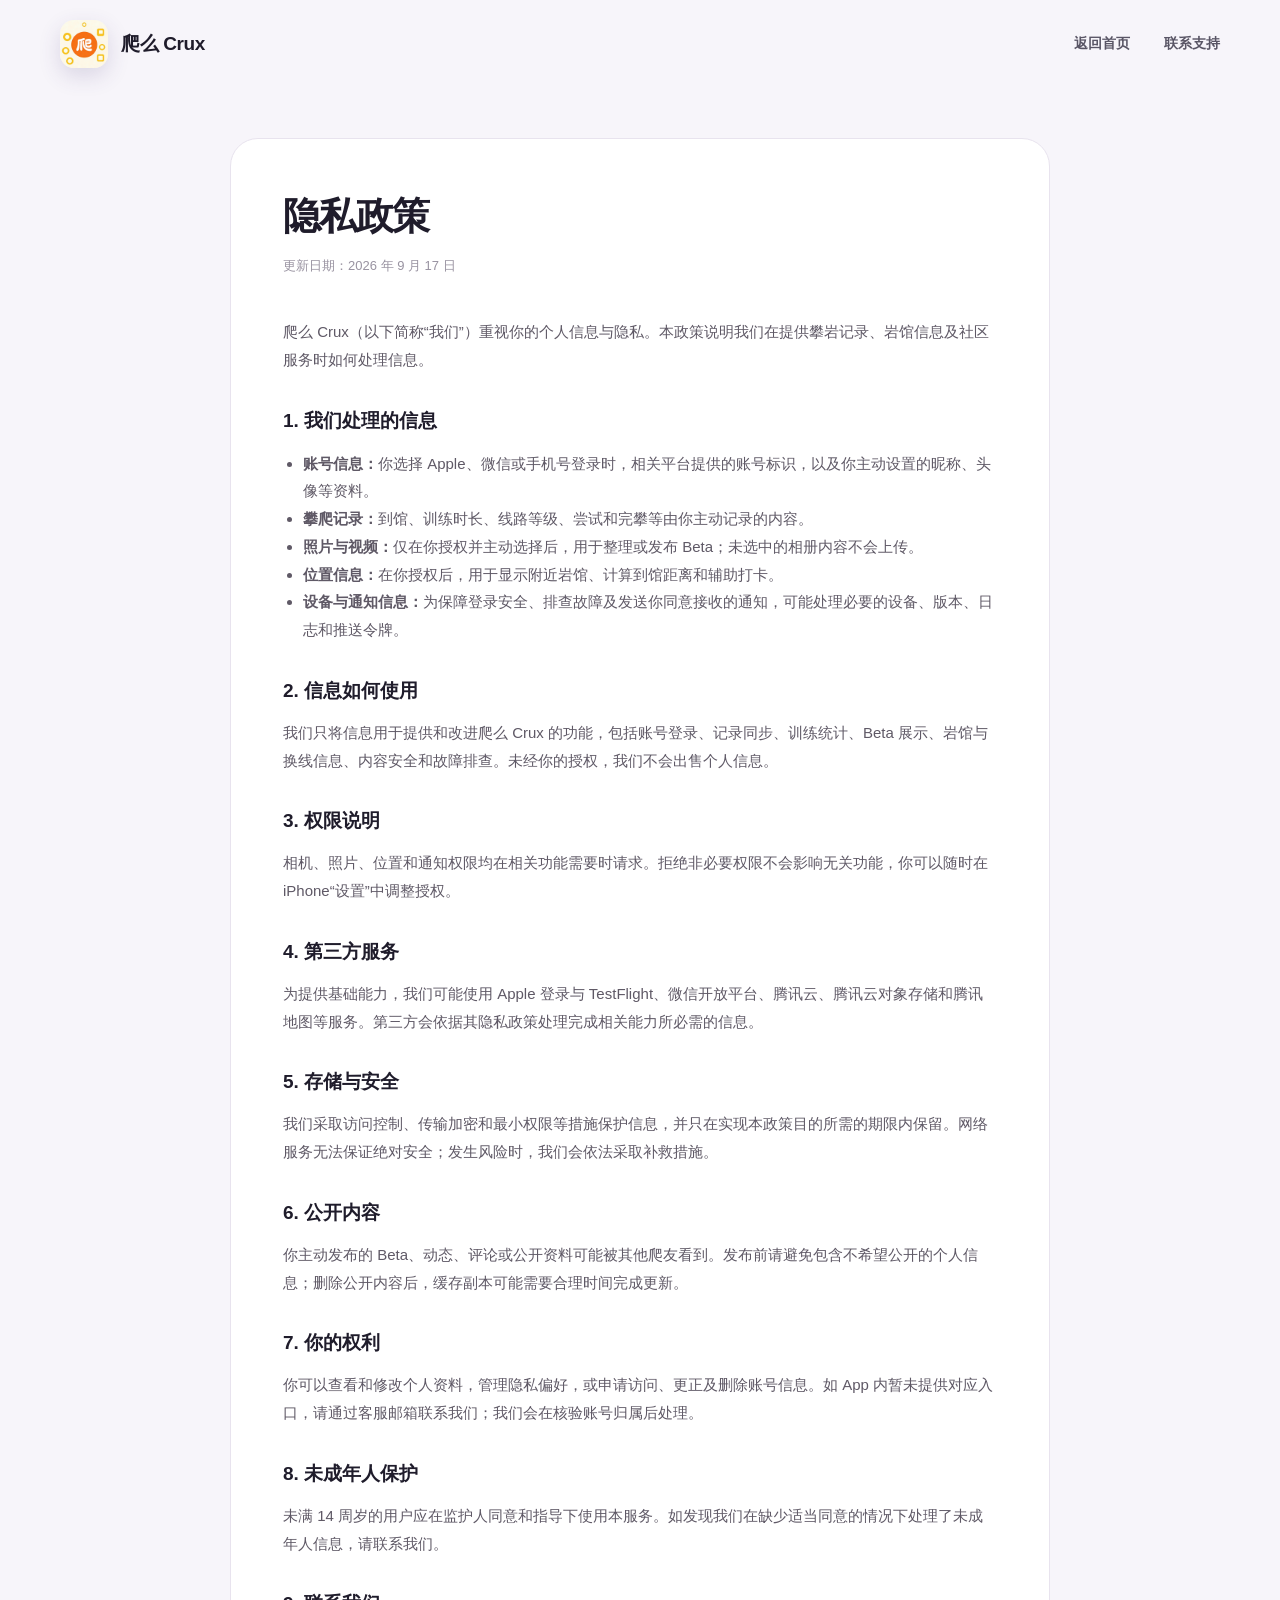
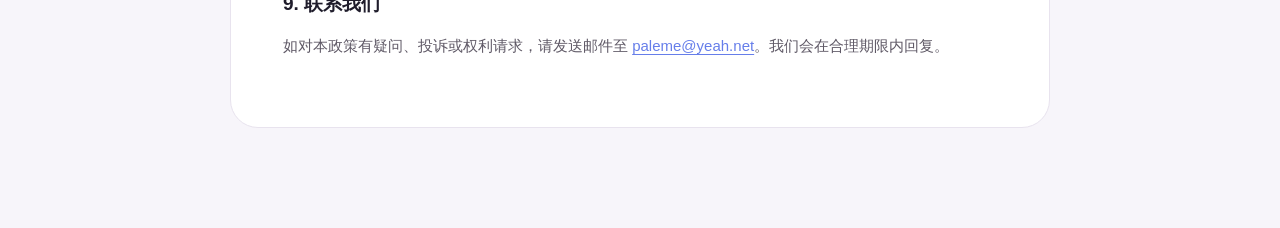
==== privacy.html @ 361fab87 "Publish temporary Crux review site" ====
<!doctype html>
<html lang="zh-CN">
<head>
  <meta charset="utf-8">
  <meta name="viewport" content="width=device-width, initial-scale=1">
  <meta name="robots" content="noindex, nofollow, noarchive">
  <meta name="theme-color" content="#667eea">
  <title>隐私政策｜爬么 Crux</title>
  <link rel="icon" href="assets/app-icon.png">
  <link rel="stylesheet" href="assets/site.css">
</head>
<body class="legal-page">
  <header class="nav shell">
    <a class="brand" href="./"><img src="assets/app-icon.png" alt="爬么 Crux" width="48" height="48"><span>爬么 <b>Crux</b></span></a>
    <nav><a href="./">返回首页</a><a href="support.html">联系支持</a></nav>
  </header>
  <main class="legal-main">
    <h1>隐私政策</h1>
    <p class="updated">更新日期：2026 年 9 月 17 日</p>
    <p>爬么 Crux（以下简称“我们”）重视你的个人信息与隐私。本政策说明我们在提供攀岩记录、岩馆信息及社区服务时如何处理信息。</p>

    <h2>1. 我们处理的信息</h2>
    <ul>
      <li><b>账号信息：</b>你选择 Apple、微信或手机号登录时，相关平台提供的账号标识，以及你主动设置的昵称、头像等资料。</li>
      <li><b>攀爬记录：</b>到馆、训练时长、线路等级、尝试和完攀等由你主动记录的内容。</li>
      <li><b>照片与视频：</b>仅在你授权并主动选择后，用于整理或发布 Beta；未选中的相册内容不会上传。</li>
      <li><b>位置信息：</b>在你授权后，用于显示附近岩馆、计算到馆距离和辅助打卡。</li>
      <li><b>设备与通知信息：</b>为保障登录安全、排查故障及发送你同意接收的通知，可能处理必要的设备、版本、日志和推送令牌。</li>
    </ul>

    <h2>2. 信息如何使用</h2>
    <p>我们只将信息用于提供和改进爬么 Crux 的功能，包括账号登录、记录同步、训练统计、Beta 展示、岩馆与换线信息、内容安全和故障排查。未经你的授权，我们不会出售个人信息。</p>

    <h2>3. 权限说明</h2>
    <p>相机、照片、位置和通知权限均在相关功能需要时请求。拒绝非必要权限不会影响无关功能，你可以随时在 iPhone“设置”中调整授权。</p>

    <h2>4. 第三方服务</h2>
    <p>为提供基础能力，我们可能使用 Apple 登录与 TestFlight、微信开放平台、腾讯云、腾讯云对象存储和腾讯地图等服务。第三方会依据其隐私政策处理完成相关能力所必需的信息。</p>

    <h2>5. 存储与安全</h2>
    <p>我们采取访问控制、传输加密和最小权限等措施保护信息，并只在实现本政策目的所需的期限内保留。网络服务无法保证绝对安全；发生风险时，我们会依法采取补救措施。</p>

    <h2>6. 公开内容</h2>
    <p>你主动发布的 Beta、动态、评论或公开资料可能被其他爬友看到。发布前请避免包含不希望公开的个人信息；删除公开内容后，缓存副本可能需要合理时间完成更新。</p>

    <h2>7. 你的权利</h2>
    <p>你可以查看和修改个人资料，管理隐私偏好，或申请访问、更正及删除账号信息。如 App 内暂未提供对应入口，请通过客服邮箱联系我们；我们会在核验账号归属后处理。</p>

    <h2>8. 未成年人保护</h2>
    <p>未满 14 周岁的用户应在监护人同意和指导下使用本服务。如发现我们在缺少适当同意的情况下处理了未成年人信息，请联系我们。</p>

    <h2>9. 联系我们</h2>
    <p>如对本政策有疑问、投诉或权利请求，请发送邮件至 <a href="mailto:paleme@yeah.net">paleme@yeah.net</a>。我们会在合理期限内回复。</p>
  </main>
</body>
</html>
---- assets/site.css ----
:root {
  --purple: #667eea;
  --purple-deep: #764ba2;
  --purple-ink: #302451;
  --orange: #ff9f43;
  --ink: #1f1c2b;
  --muted: #716d7e;
  --paper: #fbfafc;
  --line: rgba(48, 36, 81, .1);
}

* { box-sizing: border-box; }
html { scroll-behavior: smooth; }
body {
  margin: 0;
  color: var(--ink);
  background: var(--paper);
  font-family: -apple-system, BlinkMacSystemFont, "SF Pro Display", "PingFang SC", "Helvetica Neue", sans-serif;
  -webkit-font-smoothing: antialiased;
}
a { color: inherit; text-decoration: none; }
img { display: block; max-width: 100%; }
.shell { width: min(1160px, calc(100% - 48px)); margin: 0 auto; }

.nav {
  height: 88px;
  display: flex;
  align-items: center;
  justify-content: space-between;
  position: relative;
  z-index: 10;
}
.brand { display: flex; align-items: center; gap: 13px; font-size: 19px; font-weight: 700; letter-spacing: -.02em; }
.brand img { border-radius: 14px; box-shadow: 0 8px 22px rgba(69, 48, 116, .16); }
.brand b { font-weight: 800; }
nav { display: flex; align-items: center; gap: 34px; font-size: 14px; font-weight: 600; }
nav a:not(.nav-download) { color: #595565; }
.nav-download { padding: 11px 20px; border-radius: 999px; color: white; background: linear-gradient(120deg, var(--purple), var(--purple-deep)); }

.hero {
  min-height: 690px;
  display: grid;
  grid-template-columns: minmax(0, 1fr) minmax(390px, .9fr);
  align-items: center;
  gap: 44px;
  padding-top: 34px;
  padding-bottom: 70px;
}
.eyebrow { margin: 0 0 22px; font-size: 13px; font-weight: 750; letter-spacing: .1em; color: #675d76; text-transform: uppercase; }
.eyebrow span { display: inline-block; width: 22px; height: 3px; margin: 0 9px 3px 0; border-radius: 99px; background: var(--orange); }
.hero h1 { margin: 0; font-size: clamp(50px, 6vw, 78px); line-height: 1.04; letter-spacing: -.065em; }
.hero h1 em { color: transparent; font-style: normal; background: linear-gradient(115deg, var(--purple) 4%, var(--purple-deep) 70%); background-clip: text; -webkit-background-clip: text; }
.lead { max-width: 570px; margin: 28px 0 32px; color: var(--muted); font-size: 18px; line-height: 1.8; }
.hero-actions { display: flex; align-items: stretch; gap: 13px; }
.primary, .secondary {
  min-height: 58px;
  display: inline-flex;
  align-items: center;
  justify-content: center;
  border-radius: 17px;
  padding: 11px 22px;
  font-size: 15px;
  font-weight: 700;
}
.primary { min-width: 234px; gap: 12px; color: white; background: linear-gradient(120deg, var(--purple), var(--purple-deep)); box-shadow: 0 16px 30px rgba(102, 126, 234, .25); }
.primary small { display: block; margin-bottom: 2px; font-size: 11px; font-weight: 500; opacity: .76; }
.primary.disabled { cursor: default; filter: saturate(.78); }
.apple { width: 24px; height: 29px; display: grid; place-items: center; color: white; font-size: 26px; line-height: 1; transform: scaleX(.85); }
.secondary { color: #514869; border: 1px solid rgba(81, 72, 105, .16); background: rgba(255, 255, 255, .78); }
.availability { margin: 14px 0 0; color: #a09ba8; font-size: 12px; }

.hero-visual { min-height: 590px; position: relative; display: grid; place-items: center; }
.phone { width: 286px; height: 574px; overflow: hidden; position: relative; z-index: 2; border: 10px solid #211d2b; border-radius: 48px; background: white; box-shadow: 0 42px 80px rgba(39, 29, 61, .25); }
.phone::after { content: ""; position: absolute; top: 10px; left: 50%; width: 82px; height: 22px; transform: translateX(-50%); border-radius: 99px; background: #211d2b; }
.phone img { width: 100%; height: 100%; object-fit: cover; object-position: top; }
.phone-main { transform: rotate(3deg); }
.glow { position: absolute; border-radius: 50%; filter: blur(1px); }
.glow-purple { width: 430px; height: 430px; background: rgba(102, 126, 234, .16); }
.glow-orange { width: 170px; height: 170px; right: 8%; top: 8%; background: rgba(255, 159, 67, .22); }
.floating-card { position: absolute; z-index: 3; display: flex; align-items: center; gap: 12px; padding: 14px 17px; border: 1px solid rgba(255,255,255,.82); border-radius: 18px; background: rgba(255,255,255,.9); box-shadow: 0 18px 45px rgba(48,36,81,.14); backdrop-filter: blur(12px); }
.floating-card b, .floating-card small { display: block; }
.floating-card b { margin-bottom: 3px; font-size: 14px; }
.floating-card small { color: var(--muted); font-size: 11px; }
.mini-icon { width: 34px; height: 34px; display: grid; place-items: center; border-radius: 11px; color: white; background: var(--purple); }
.mini-icon.orange { background: var(--orange); }
.card-beta { left: 2%; top: 22%; }
.card-streak { right: -3%; bottom: 20%; }

.trust-strip { border-top: 1px solid var(--line); border-bottom: 1px solid var(--line); background: white; }
.trust-items { min-height: 88px; display: grid; grid-template-columns: repeat(4, 1fr); align-items: center; }
.trust-items p { margin: 0; padding: 0 22px; color: #554f60; text-align: center; font-size: 14px; font-weight: 650; border-right: 1px solid var(--line); }
.trust-items p:last-child { border: 0; }
.trust-items span { margin-right: 9px; color: var(--orange); font-size: 11px; }

.features { padding-top: 128px; padding-bottom: 134px; }
.section-heading { max-width: 700px; margin-bottom: 50px; }
.section-heading h2, .preview h2, .download h2 { margin: 0; font-size: clamp(37px, 5vw, 56px); line-height: 1.12; letter-spacing: -.055em; }
.feature-grid { display: grid; grid-template-columns: repeat(3, 1fr); gap: 18px; }
.feature { min-height: 388px; overflow: hidden; position: relative; padding: 34px; border-radius: 32px; }
.feature-number { margin-bottom: 75px; font-size: 11px; font-weight: 800; letter-spacing: .14em; opacity: .7; }
.feature h3 { margin: 0 0 14px; font-size: 25px; letter-spacing: -.04em; }
.feature p { margin: 0; font-size: 14px; line-height: 1.75; opacity: .76; }
.purple-card { color: white; background: linear-gradient(145deg, var(--purple), var(--purple-deep)); }
.orange-card { color: #382413; background: linear-gradient(145deg, #ffb45c, #ff9348); }
.light-card { color: var(--purple-ink); border: 1px solid #e6e1ee; background: #f1eef8; }
.stat-row { display: flex; gap: 9px; position: absolute; left: 30px; right: 30px; bottom: 30px; }
.stat-row div { flex: 1; padding: 14px; border-radius: 16px; background: rgba(255,255,255,.14); }
.stat-row b, .stat-row span { display: block; }
.stat-row b { margin-bottom: 3px; font-size: 15px; }
.stat-row span { font-size: 10px; opacity: .7; }
.hold-pattern { position: absolute; inset: auto 0 0 0; height: 115px; }
.hold-pattern i { position: absolute; display: block; border-radius: 55% 45% 55% 45%; background: rgba(255,255,255,.55); transform: rotate(-18deg); }
.hold-pattern i:nth-child(1) { width: 64px; height: 28px; left: 28px; bottom: 26px; }
.hold-pattern i:nth-child(2) { width: 38px; height: 38px; left: 128px; bottom: 63px; }
.hold-pattern i:nth-child(3) { width: 86px; height: 34px; left: 184px; bottom: 22px; }
.hold-pattern i:nth-child(4) { width: 45px; height: 20px; right: 28px; bottom: 78px; }
.hold-pattern i:nth-child(5) { width: 26px; height: 54px; right: 72px; bottom: 18px; }
.route-pill { position: absolute; left: 30px; right: 30px; bottom: 30px; padding: 16px; border-radius: 16px; color: var(--purple); background: white; font-size: 13px; font-weight: 700; }
.route-pill span { display: inline-block; width: 8px; height: 8px; margin-right: 8px; border-radius: 50%; background: var(--orange); }

.preview { overflow: hidden; color: white; background: #20182f; }
.preview-layout { min-height: 800px; display: grid; grid-template-columns: .84fr 1.16fr; gap: 50px; align-items: center; padding-top: 95px; }
.eyebrow.light { color: #bdb5c9; }
.preview-copy > p:not(.eyebrow) { margin: 26px 0 38px; color: #bdb5c9; font-size: 16px; line-height: 1.8; }
.preview ul { list-style: none; margin: 0; padding: 0; border-top: 1px solid rgba(255,255,255,.12); }
.preview li { display: flex; justify-content: space-between; gap: 20px; padding: 17px 0; border-bottom: 1px solid rgba(255,255,255,.12); }
.preview li b { font-size: 14px; }
.preview li span { color: #988fa6; font-size: 13px; }
.screen-stack { min-height: 700px; position: relative; }
.screen-card { width: 305px; height: 665px; overflow: hidden; position: absolute; bottom: -70px; margin: 0; border: 9px solid #16111f; border-radius: 46px 46px 0 0; background: white; box-shadow: 0 35px 80px rgba(0,0,0,.35); }
.screen-card img { width: 100%; height: 100%; object-fit: cover; object-position: top; }
.screen-card.back { left: 5%; transform: rotate(-6deg); opacity: .74; }
.screen-card.front { right: 4%; z-index: 2; transform: rotate(4deg); }

.download { padding-top: 100px; padding-bottom: 100px; }
.download-panel { display: grid; grid-template-columns: auto 1fr auto; align-items: center; gap: 30px; padding: 45px; border: 1px solid #e7e2ed; border-radius: 34px; background: white; box-shadow: 0 24px 70px rgba(48,36,81,.08); }
.download-panel > img { border-radius: 26px; box-shadow: 0 12px 30px rgba(255,159,67,.2); }
.download-panel .eyebrow { margin-bottom: 12px; }
.download-panel h2 { font-size: 34px; }
.download-panel p:not(.eyebrow) { margin: 10px 0 0; color: var(--muted); font-size: 14px; }
.primary.compact { min-width: 205px; box-shadow: none; }

footer { border-top: 1px solid var(--line); background: white; }
.footer-grid { min-height: 185px; display: grid; grid-template-columns: auto 1fr auto; align-items: center; gap: 32px; }
.footer-grid > p { color: #8c8793; font-size: 13px; }
.footer-links { display: flex; gap: 24px; color: #615b68; font-size: 13px; }
.copyright { grid-column: 1 / -1; margin: -35px 0 0; padding-bottom: 25px; text-align: center; }

.legal-page { min-height: 100vh; background: #f7f5fa; }
.legal-main { width: min(820px, calc(100% - 40px)); margin: 50px auto 100px; padding: 52px; border: 1px solid #e8e3ee; border-radius: 28px; background: white; }
.legal-main h1 { margin: 0 0 12px; font-size: 38px; letter-spacing: -.04em; }
.legal-main .updated { margin: 0 0 40px; color: #9993a1; font-size: 13px; }
.legal-main h2 { margin: 34px 0 12px; font-size: 19px; }
.legal-main p, .legal-main li { color: #5f5966; font-size: 15px; line-height: 1.85; }
.legal-main ul { padding-left: 20px; }
.legal-main a { color: var(--purple); text-decoration: underline; text-underline-offset: 3px; }
.support-grid { display: grid; grid-template-columns: 1fr 210px; gap: 30px; align-items: start; }
.support-card { padding: 24px; border-radius: 20px; background: #f4f1fa; }
.support-card img { width: 180px; margin: 0 auto; border-radius: 12px; }

@media (max-width: 900px) {
  .hero { grid-template-columns: 1fr; text-align: center; padding-top: 70px; }
  .hero-copy { display: flex; flex-direction: column; align-items: center; }
  .hero-visual { margin-top: 15px; }
  .feature-grid { grid-template-columns: 1fr; }
  .feature { min-height: 330px; }
  .feature-number { margin-bottom: 44px; }
  .preview-layout { grid-template-columns: 1fr; padding-top: 80px; }
  .preview-copy { max-width: 600px; text-align: center; margin: 0 auto; }
  .screen-stack { min-height: 700px; }
  .screen-card.back { left: calc(50% - 270px); }
  .screen-card.front { right: calc(50% - 270px); }
  .download-panel { grid-template-columns: auto 1fr; }
  .download-panel .primary { grid-column: 1 / -1; }
}

@media (max-width: 620px) {
  .shell { width: min(100% - 28px, 520px); }
  .nav { height: 74px; }
  nav { gap: 14px; }
  nav a:not(.nav-download) { display: none; }
  .nav-download { padding: 9px 16px; }
  .hero { min-height: 0; padding-top: 45px; padding-bottom: 65px; gap: 20px; }
  .hero h1 { font-size: 46px; }
  .lead { font-size: 16px; }
  .hero-actions { width: 100%; flex-direction: column; }
  .primary, .secondary { width: 100%; }
  .hero-visual { min-height: 540px; }
  .phone { width: 255px; height: 510px; }
  .floating-card { padding: 11px 13px; }
  .card-beta { left: -2%; top: 25%; }
  .card-streak { right: -3%; bottom: 13%; }
  .trust-items { grid-template-columns: 1fr 1fr; padding: 12px 0; }
  .trust-items p { padding: 13px 4px; border: 0; }
  .features { padding-top: 85px; padding-bottom: 90px; }
  .section-heading h2, .preview h2 { font-size: 39px; }
  .feature { border-radius: 26px; }
  .preview-layout { min-height: 940px; }
  .preview li { flex-direction: column; gap: 4px; }
  .screen-stack { min-height: 590px; }
  .screen-card { width: 238px; height: 520px; border-width: 7px; border-radius: 37px 37px 0 0; }
  .screen-card.back { left: -2%; }
  .screen-card.front { right: -2%; }
  .download { padding: 65px 0; }
  .download-panel { grid-template-columns: 1fr; padding: 30px 24px; text-align: center; }
  .download-panel > img { margin: 0 auto; }
  .download-panel .primary { grid-column: auto; }
  .footer-grid { grid-template-columns: 1fr; justify-items: center; padding: 38px 0; gap: 18px; }
  .footer-grid > p { margin: 0; }
  .copyright { grid-column: auto; padding: 0; }
  .legal-main { margin-top: 24px; padding: 30px 22px; border-radius: 22px; }
  .legal-main h1 { font-size: 30px; }
  .support-grid { grid-template-columns: 1fr; }
}

@media (prefers-reduced-motion: no-preference) {
  .phone-main { animation: float 6s ease-in-out infinite; }
  .floating-card { animation: float 5s ease-in-out infinite reverse; }
  @keyframes float { 0%,100% { translate: 0 0; } 50% { translate: 0 -10px; } }
}
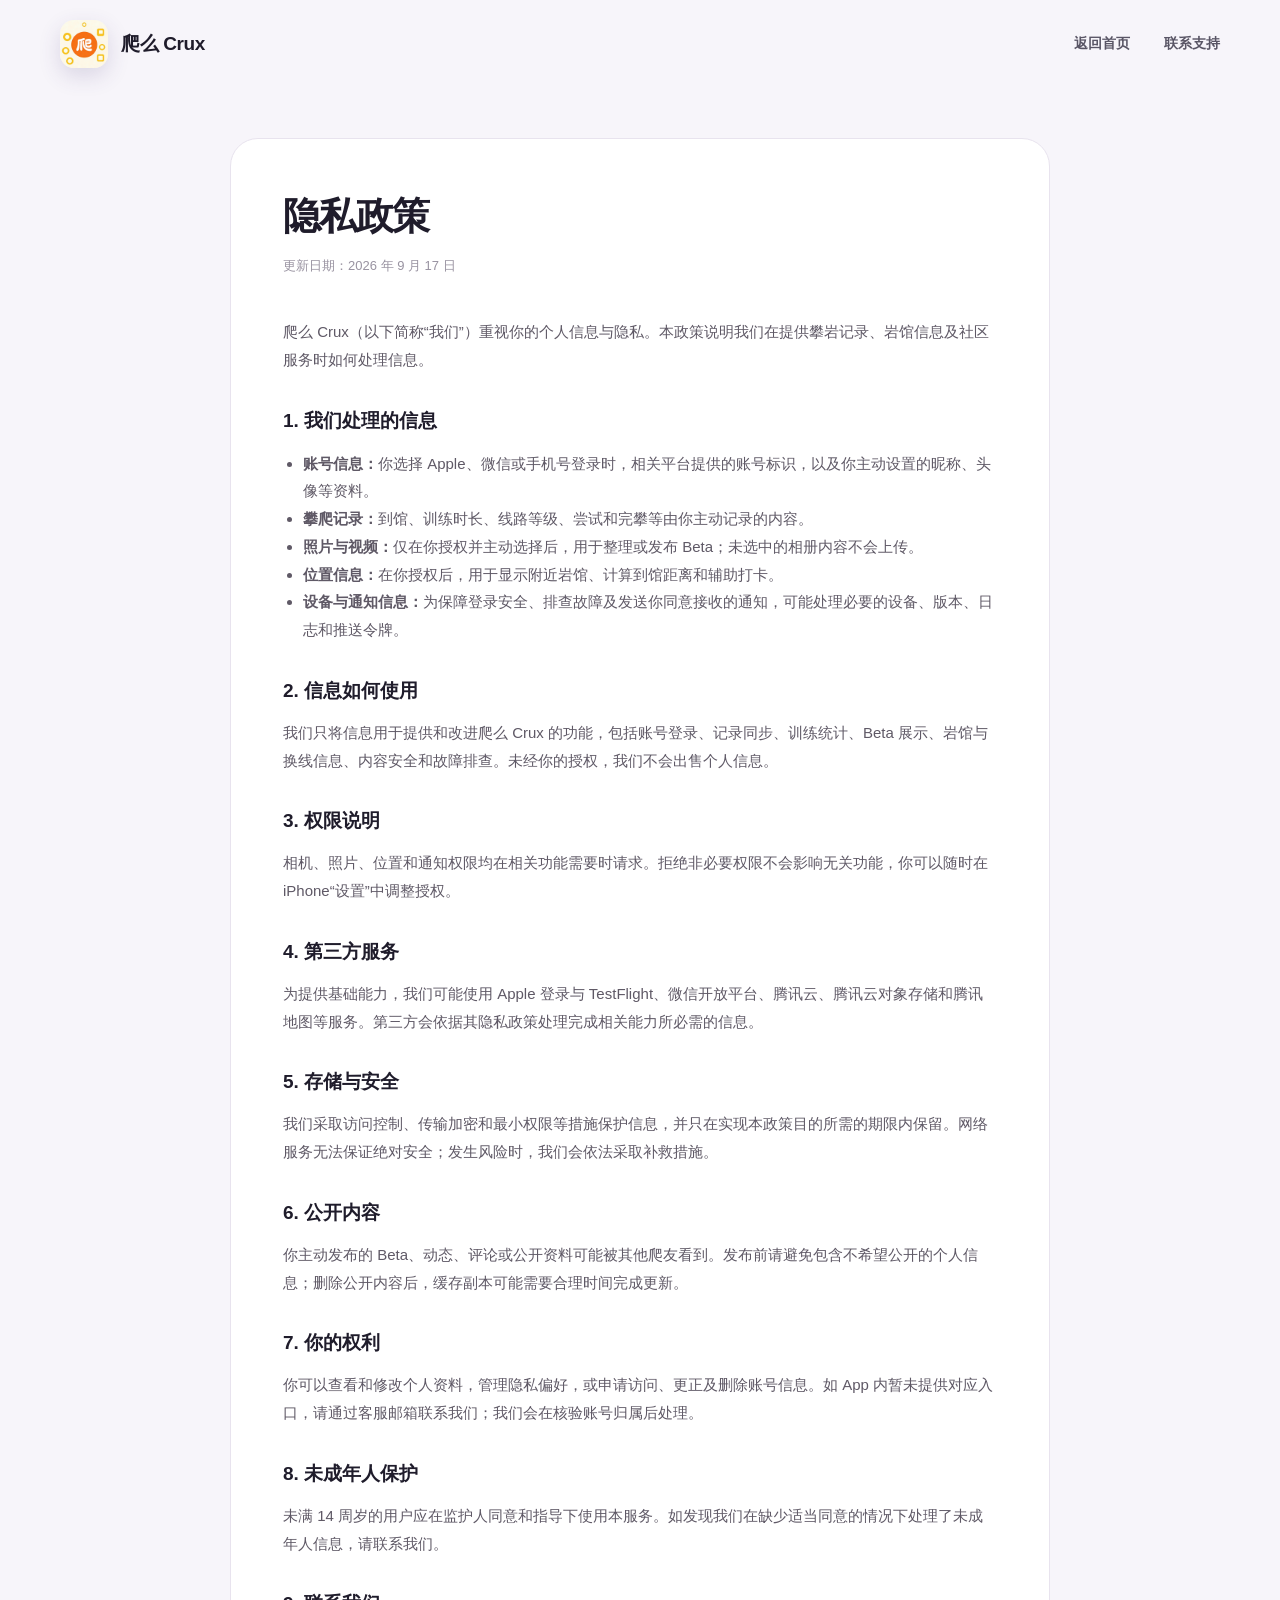
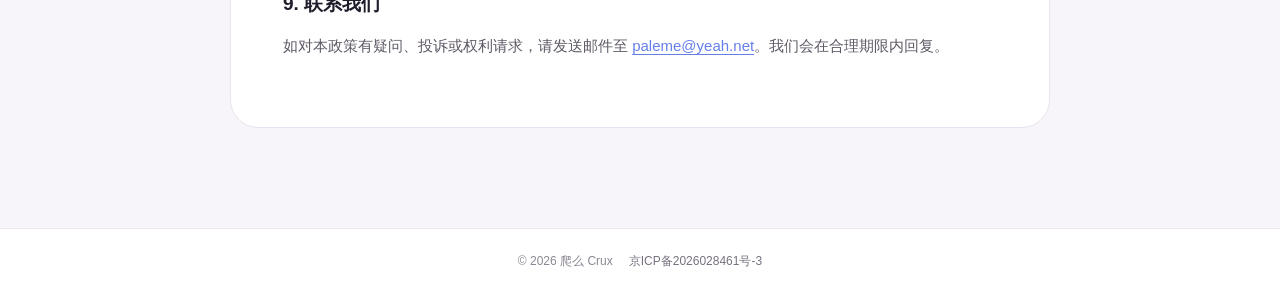
==== commit 5b6b006a: "Add ICP filing and Douyin universal link" ====
--- a/privacy.html
+++ b/privacy.html
@@ -52,5 +52,9 @@
     <h2>9. 联系我们</h2>
     <p>如对本政策有疑问、投诉或权利请求，请发送邮件至 <a href="mailto:paleme@yeah.net">paleme@yeah.net</a>。我们会在合理期限内回复。</p>
   </main>
+  <footer class="legal-footer">
+    <span>© 2026 爬么 Crux</span>
+    <a href="https://beian.miit.gov.cn/" target="_blank" rel="noopener noreferrer">京ICP备2026028461号-3</a>
+  </footer>
 </body>
 </html>
--- a/assets/site.css
+++ b/assets/site.css
@@ -144,7 +144,10 @@
 .footer-grid { min-height: 185px; display: grid; grid-template-columns: auto 1fr auto; align-items: center; gap: 32px; }
 .footer-grid > p { color: #8c8793; font-size: 13px; }
 .footer-links { display: flex; gap: 24px; color: #615b68; font-size: 13px; }
-.copyright { grid-column: 1 / -1; margin: -35px 0 0; padding-bottom: 25px; text-align: center; }
+.filing-info { grid-column: 1 / -1; margin: -35px 0 0; padding-bottom: 25px; text-align: center; }
+.filing-info .copyright { margin: 0 0 8px; color: #8c8793; font-size: 13px; }
+.filing-link { color: #77717f; font-size: 12px; transition: color .2s ease; }
+.filing-link:hover { color: var(--purple); }
 
 .legal-page { min-height: 100vh; background: #f7f5fa; }
 .legal-main { width: min(820px, calc(100% - 40px)); margin: 50px auto 100px; padding: 52px; border: 1px solid #e8e3ee; border-radius: 28px; background: white; }
@@ -157,6 +160,10 @@
 .support-grid { display: grid; grid-template-columns: 1fr 210px; gap: 30px; align-items: start; }
 .support-card { padding: 24px; border-radius: 20px; background: #f4f1fa; }
 .support-card img { width: 180px; margin: 0 auto; border-radius: 12px; }
+.legal-footer { display: flex; justify-content: center; align-items: center; gap: 16px; padding: 24px 20px; color: #8c8793; font-size: 12px; }
+.legal-footer a { color: #77717f; }
+.legal-footer a:hover { color: var(--purple); }
+.compact-footer { border-top: 0; background: transparent; }
 
 @media (max-width: 900px) {
   .hero { grid-template-columns: 1fr; text-align: center; padding-top: 70px; }
@@ -207,7 +214,8 @@
   .download-panel .primary { grid-column: auto; }
   .footer-grid { grid-template-columns: 1fr; justify-items: center; padding: 38px 0; gap: 18px; }
   .footer-grid > p { margin: 0; }
-  .copyright { grid-column: auto; padding: 0; }
+  .filing-info { grid-column: auto; margin: 0; padding: 0; }
+  .legal-footer { flex-direction: column; gap: 8px; }
   .legal-main { margin-top: 24px; padding: 30px 22px; border-radius: 22px; }
   .legal-main h1 { font-size: 30px; }
   .support-grid { grid-template-columns: 1fr; }
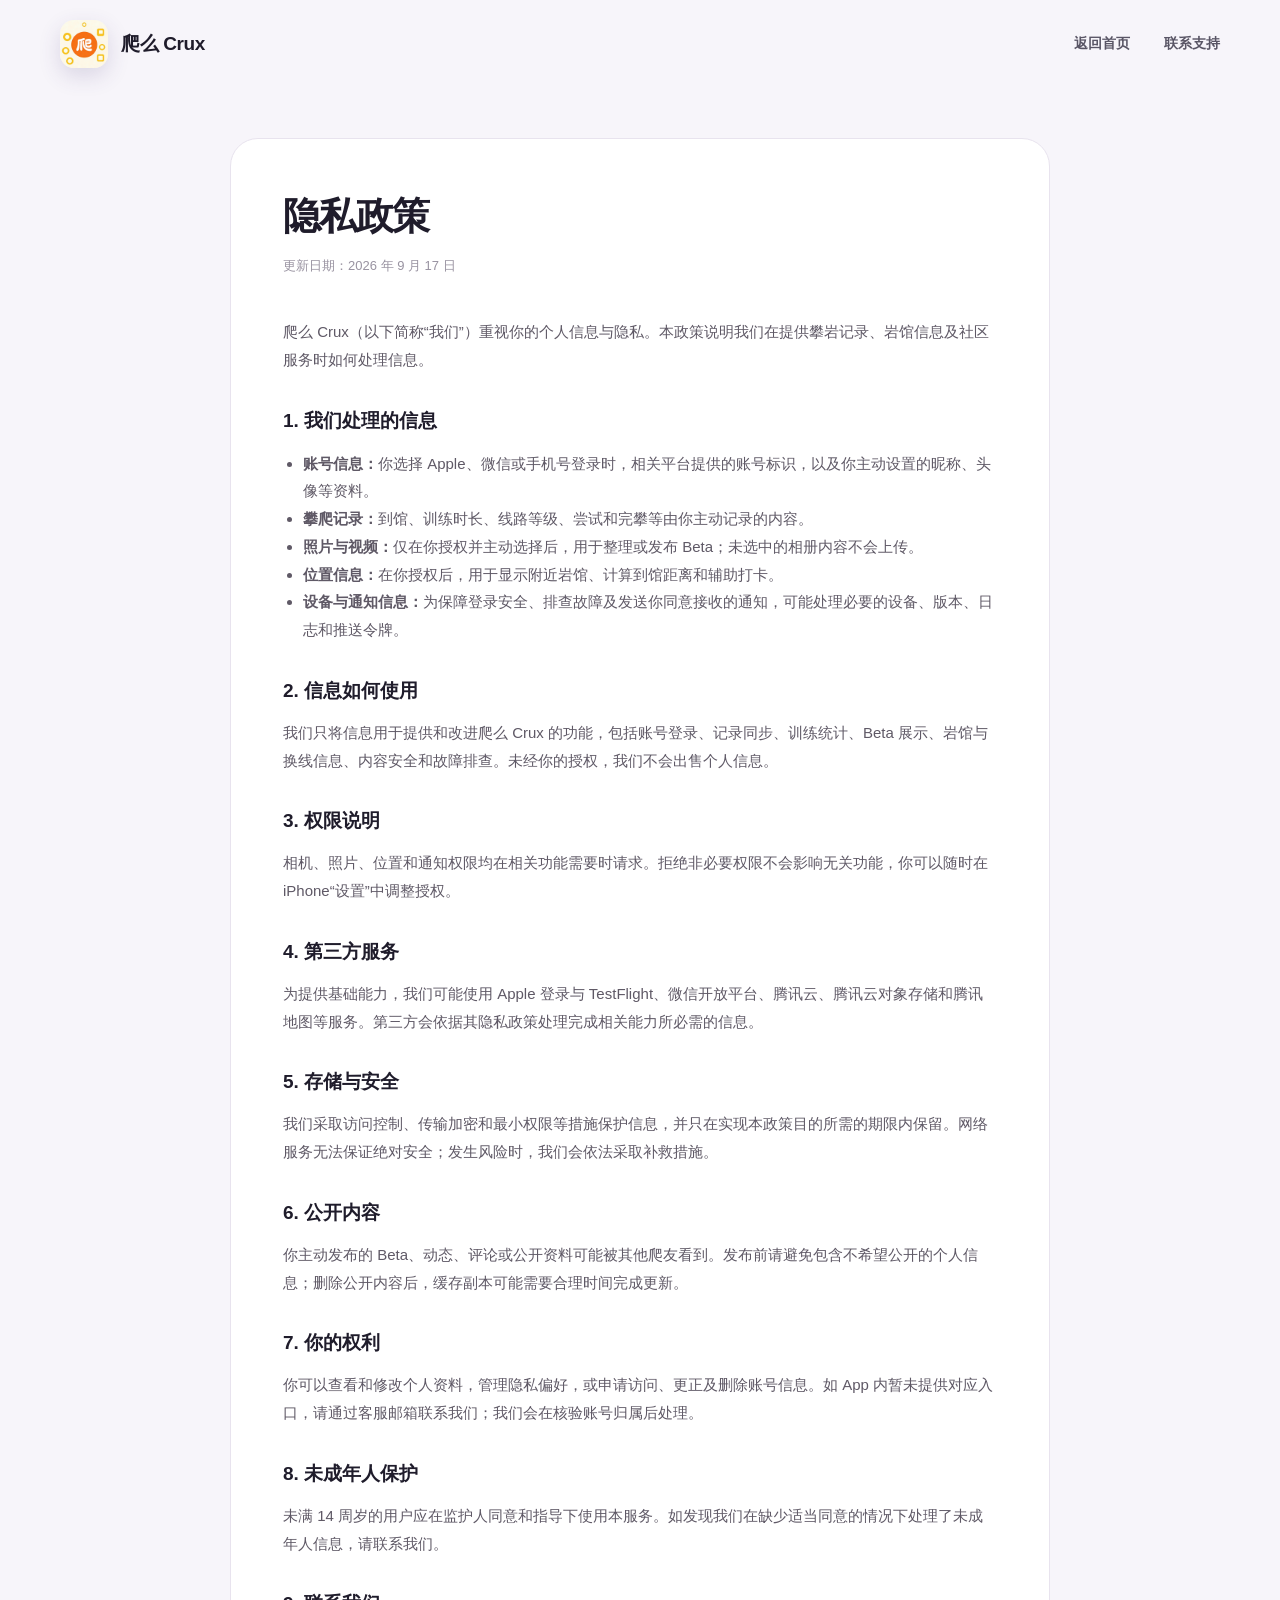
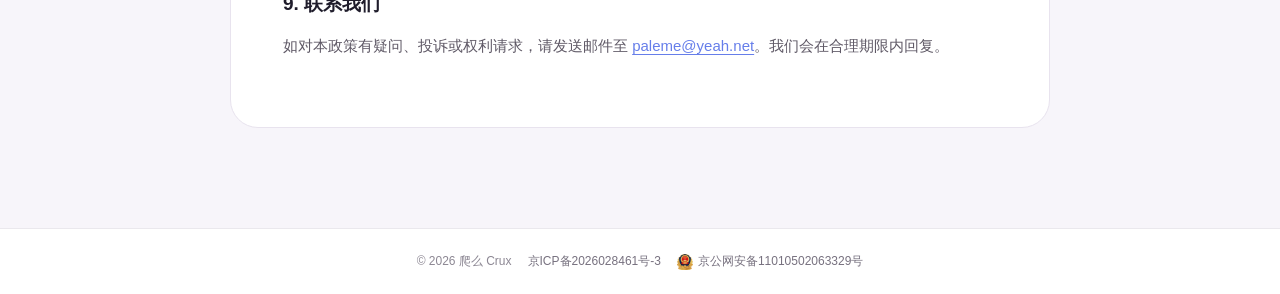
==== commit 13af8691: "Display public security filing in footer" ====
--- a/privacy.html
+++ b/privacy.html
@@ -55,6 +55,7 @@
   <footer class="legal-footer">
     <span>© 2026 爬么 Crux</span>
     <a href="https://beian.miit.gov.cn/" target="_blank" rel="noopener noreferrer">京ICP备2026028461号-3</a>
+    <a class="filing-police" href="https://beian.mps.gov.cn/#/query/webSearch?code=11010502063329" target="_blank" rel="noopener noreferrer"><img src="assets/beian-mps.png" alt="">京公网安备11010502063329号</a>
   </footer>
 </body>
 </html>
--- a/assets/site.css
+++ b/assets/site.css
@@ -146,8 +146,11 @@
 .footer-links { display: flex; gap: 24px; color: #615b68; font-size: 13px; }
 .filing-info { grid-column: 1 / -1; margin: -35px 0 0; padding-bottom: 25px; text-align: center; }
 .filing-info .copyright { margin: 0 0 8px; color: #8c8793; font-size: 13px; }
+.filing-links { display: flex; flex-wrap: wrap; justify-content: center; gap: 8px 18px; }
 .filing-link { color: #77717f; font-size: 12px; transition: color .2s ease; }
 .filing-link:hover { color: var(--purple); }
+.filing-police { display: inline-flex; align-items: center; gap: 5px; }
+.filing-police img { width: 16px; height: 16px; flex: 0 0 auto; }
 
 .legal-page { min-height: 100vh; background: #f7f5fa; }
 .legal-main { width: min(820px, calc(100% - 40px)); margin: 50px auto 100px; padding: 52px; border: 1px solid #e8e3ee; border-radius: 28px; background: white; }
